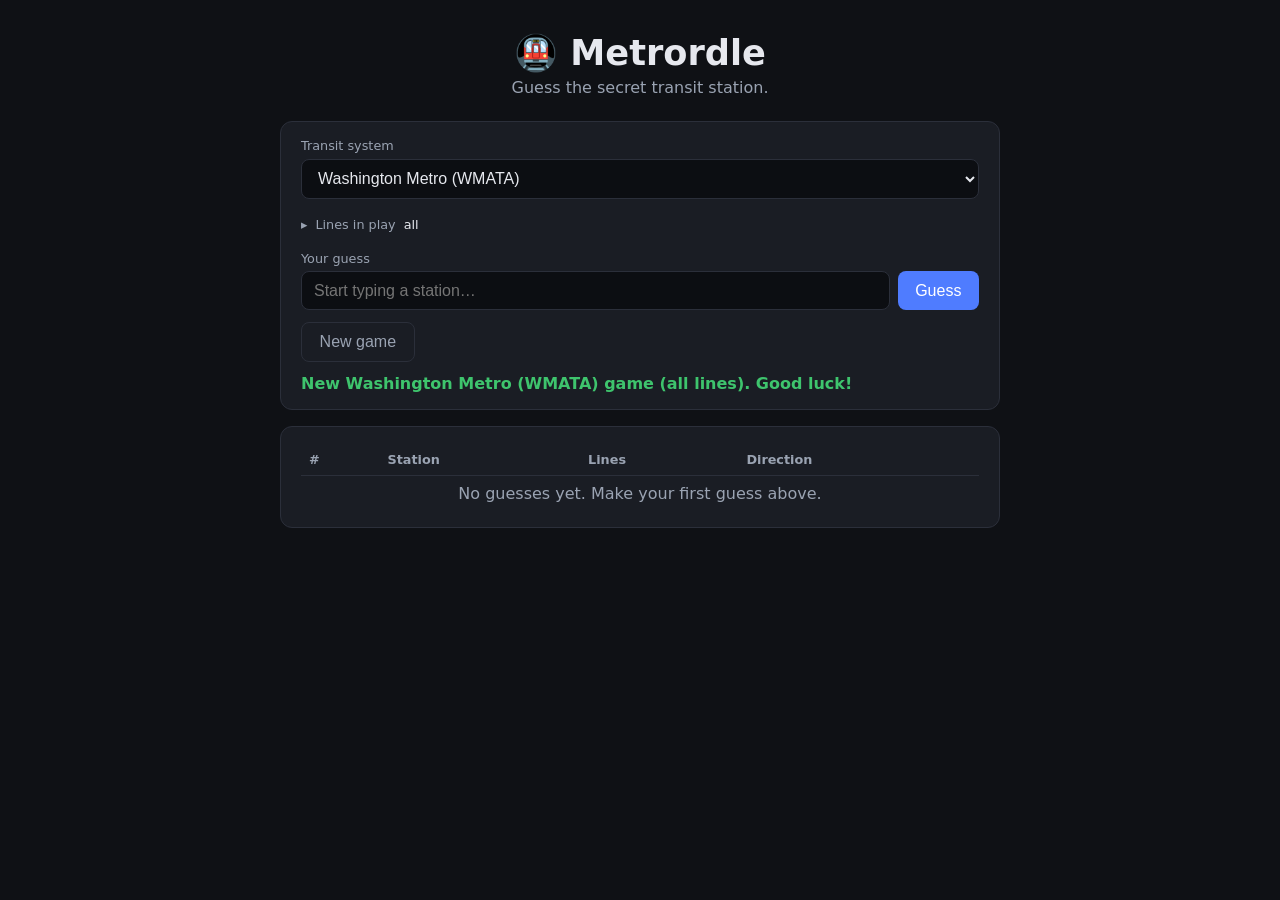
==== standalone/index.html @ f579b55b "add standalone static app" ====
<!DOCTYPE html>
<html lang="en">
<head>
  <meta charset="UTF-8" />
  <meta name="viewport" content="width=device-width, initial-scale=1.0" />
  <title>Metrordle</title>
  <link rel="icon" href="data:image/svg+xml,&lt;svg xmlns=%22http://www.w3.org/2000/svg%22 viewBox=%220 0 100 100%22&gt;&lt;text y=%22.9em%22 font-size=%2290%22&gt;🚇&lt;/text&gt;&lt;/svg&gt;" />
  <link rel="stylesheet" href="styles.css" />
</head>
<body>
  <main>
    <header>
      <h1>🚇 Metrordle</h1>
      <p class="tagline">Guess the secret transit station.</p>
    </header>

    <section class="controls">
      <label for="system">Transit system</label>
      <select id="system" class="system-select"></select>

      <details id="line-details" class="line-details">
        <summary>
          <span>Lines in play</span>
          <span id="line-summary" class="line-summary"></span>
        </summary>
        <div id="line-filter" class="line-filter"></div>
      </details>

      <label for="station">Your guess</label>
      <div class="guess-row">
        <div class="combobox" id="combobox">
          <input id="station" type="text" placeholder="Start typing a station…"
                 autocomplete="off" role="combobox" aria-autocomplete="list"
                 aria-expanded="false" aria-controls="suggestions" />
          <ul id="suggestions" class="suggestions" role="listbox" hidden></ul>
        </div>
        <button id="guess-btn">Guess</button>
      </div>
      <div class="actions">
        <button id="new-btn" class="secondary">New game</button>
      </div>
      <p id="message" class="message"></p>
    </section>

    <section class="guesses">
      <table id="guess-table">
        <thead>
          <tr>
            <th>#</th>
            <th>Station</th>
            <th>Lines</th>
            <th>Direction</th>
          </tr>
        </thead>
        <tbody id="guess-body"></tbody>
      </table>
      <p id="empty" class="empty">No guesses yet. Make your first guess above.</p>
    </section>
  </main>

  <script src="app.js"></script>
</body>
</html>
---- standalone/styles.css ----
:root {
  --bg: #0f1115;
  --panel: #1a1d24;
  --border: #2b2f3a;
  --text: #e6e8ee;
  --muted: #9aa3b2;
  --accent: #4f7cff;
  --good: #3ec46d;
  --warn: #e0b341;
  --bad: #e05f5f;
}
/* Line colors are supplied per-system by the API and applied inline. */

* { box-sizing: border-box; }

body {
  margin: 0;
  font-family: system-ui, -apple-system, Segoe UI, Roboto, sans-serif;
  background: var(--bg);
  color: var(--text);
  display: flex;
  justify-content: center;
  padding: 2rem 1rem;
}

main { width: 100%; max-width: 720px; }

header { text-align: center; margin-bottom: 1.5rem; }
h1 { margin: 0; font-size: 2.2rem; }
.tagline { color: var(--muted); margin: 0.25rem 0 0; }

.controls, .guesses, footer {
  background: var(--panel);
  border: 1px solid var(--border);
  border-radius: 12px;
  padding: 1rem 1.25rem;
  margin-bottom: 1rem;
}

label { display: block; font-size: 0.8rem; color: var(--muted); margin-bottom: 0.35rem; }

.guess-row { display: flex; gap: 0.5rem; }
input {
  width: 100%;
  background: #0c0e12;
  border: 1px solid var(--border);
  color: var(--text);
  padding: 0.6rem 0.75rem;
  border-radius: 8px;
  font-size: 1rem;
}
input:focus { outline: 2px solid var(--accent); }

.system-select {
  width: 100%;
  background: #0c0e12;
  border: 1px solid var(--border);
  color: var(--text);
  padding: 0.6rem 0.75rem;
  border-radius: 8px;
  font-size: 1rem;
  margin-bottom: 1rem;
  cursor: pointer;
}
.system-select:focus { outline: 2px solid var(--accent); }

/* Collapsible line filter */
.line-details { margin-bottom: 1rem; }
.line-details summary {
  list-style: none;
  cursor: pointer;
  display: flex;
  align-items: center;
  gap: 0.5rem;
  font-size: 0.8rem;
  color: var(--muted);
  padding: 0.15rem 0;
  user-select: none;
}
.line-details summary::-webkit-details-marker { display: none; }
.line-details summary::before {
  content: "▸";
  display: inline-block;
  transition: transform 0.15s ease;
}
.line-details[open] summary::before { transform: rotate(90deg); }
.line-summary { color: var(--text); }

/* Line filter chips */
.line-filter {
  display: flex;
  flex-wrap: wrap;
  gap: 0.4rem;
  margin: 0.6rem 0 0.25rem;
}
.line-chip {
  display: inline-flex;
  align-items: center;
  gap: 0.35rem;
  padding: 0.3rem 0.6rem 0.3rem 0.35rem;
  border: 1px solid var(--border);
  border-radius: 999px;
  background: #0c0e12;
  color: var(--text);
  font-size: 0.85rem;
  cursor: pointer;
  user-select: none;
}
.line-chip[aria-pressed="false"] { opacity: 0.4; }
.line-chip:hover { border-color: var(--accent); }

/* Custom autocomplete combobox */
.combobox { position: relative; flex: 1; }

.suggestions {
  position: absolute;
  z-index: 20;
  top: calc(100% + 4px);
  left: 0;
  right: 0;
  margin: 0;
  padding: 0.25rem;
  list-style: none;
  max-height: 280px;
  overflow-y: auto;
  background: #0c0e12;
  border: 1px solid var(--border);
  border-radius: 10px;
  box-shadow: 0 12px 28px rgba(0, 0, 0, 0.45);
}
.suggestions[hidden] { display: none; }

.suggestions li {
  display: flex;
  align-items: center;
  gap: 0.5rem;
  padding: 0.5rem 0.6rem;
  border-radius: 7px;
  cursor: pointer;
  font-size: 0.95rem;
}
.suggestions li .name { flex: 1; }
.suggestions li .dots { display: inline-flex; gap: 0.15rem; }
.suggestions li[aria-selected="true"],
.suggestions li:hover { background: rgba(79, 124, 255, 0.18); }
.suggestions li .match { color: var(--accent); font-weight: 700; }
.suggestions .no-results { color: var(--muted); cursor: default; }
.suggestions .no-results:hover { background: transparent; }

button {
  background: var(--accent);
  color: white;
  border: none;
  border-radius: 8px;
  padding: 0.6rem 1.1rem;
  font-size: 1rem;
  cursor: pointer;
}
button:hover { filter: brightness(1.1); }
button:disabled { opacity: 0.5; cursor: not-allowed; }
button.secondary { background: transparent; border: 1px solid var(--border); color: var(--muted); }

.actions { display: flex; gap: 0.5rem; margin-top: 0.75rem; }
.message { min-height: 1.2rem; margin: 0.75rem 0 0; font-weight: 600; }
.message.good { color: var(--good); }
.message.bad { color: var(--bad); }

table { width: 100%; border-collapse: collapse; }
th, td { text-align: left; padding: 0.55rem 0.5rem; border-bottom: 1px solid var(--border); }
th { color: var(--muted); font-size: 0.8rem; font-weight: 600; }
td.dir { font-weight: 700; font-size: 1.1rem; }

/* The match pill holds the line-color dots on the left, match text on the right. */
.badge .dots { display: inline-flex; gap: 0.2rem; }

.line-marker {
  display: inline-flex;
  align-items: center;
  justify-content: center;
  width: 1.2rem; height: 1.2rem;
  font-size: 0.72rem;
  font-weight: 800;
  line-height: 1;
  vertical-align: middle;
  border: 1px solid rgba(0, 0, 0, 0.35);
}
.line-marker.shape-circle { border-radius: 50%; }
.line-marker.shape-square { border-radius: 3px; }

.badge {
  display: inline-flex;
  align-items: center;
  gap: 0.5rem;
  padding: 0.4rem 0.9rem;
  border-radius: 999px;
  font-size: 0.95rem;
  font-weight: 700;
  text-transform: capitalize;
}
.badge.all { background: rgba(62,196,109,0.18); color: var(--good); }
.badge.some { background: rgba(224,179,65,0.18); color: var(--warn); }
.badge.none { background: rgba(224,95,95,0.18); color: var(--bad); }

tr.correct td { background: rgba(62,196,109,0.12); }

.empty { color: var(--muted); text-align: center; margin: 0.5rem 0; }
footer input { font-size: 0.85rem; }
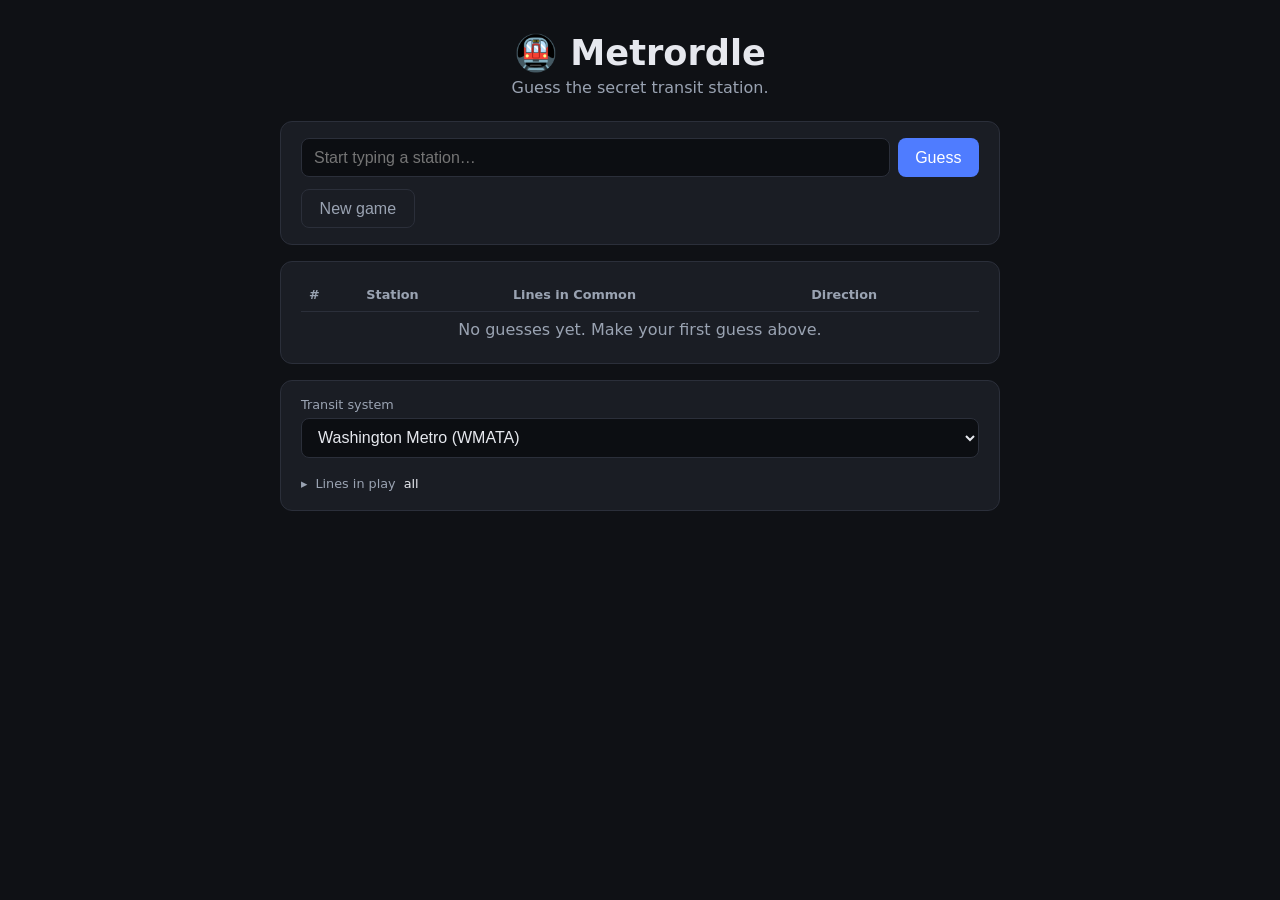
==== commit f9144a68: "sharable url including transit system" ====
--- a/standalone/index.html
+++ b/standalone/index.html
@@ -5,7 +5,7 @@
   <meta name="viewport" content="width=device-width, initial-scale=1.0" />
   <title>Metrordle</title>
   <link rel="icon" href="data:image/svg+xml,&lt;svg xmlns=%22http://www.w3.org/2000/svg%22 viewBox=%220 0 100 100%22&gt;&lt;text y=%22.9em%22 font-size=%2290%22&gt;🚇&lt;/text&gt;&lt;/svg&gt;" />
-  <link rel="stylesheet" href="styles.css" />
+  <link rel="stylesheet" href="styles.css?v=2" />
 </head>
 <body>
   <main>
@@ -15,18 +15,6 @@
     </header>
 
     <section class="controls">
-      <label for="system">Transit system</label>
-      <select id="system" class="system-select"></select>
-
-      <details id="line-details" class="line-details">
-        <summary>
-          <span>Lines in play</span>
-          <span id="line-summary" class="line-summary"></span>
-        </summary>
-        <div id="line-filter" class="line-filter"></div>
-      </details>
-
-      <label for="station">Your guess</label>
       <div class="guess-row">
         <div class="combobox" id="combobox">
           <input id="station" type="text" placeholder="Start typing a station…"
@@ -48,7 +36,7 @@
           <tr>
             <th>#</th>
             <th>Station</th>
-            <th>Lines</th>
+            <th>Lines in Common</th>
             <th>Direction</th>
           </tr>
         </thead>
@@ -56,8 +44,21 @@
       </table>
       <p id="empty" class="empty">No guesses yet. Make your first guess above.</p>
     </section>
+
+    <section class="controls settings">
+      <label for="system">Transit system</label>
+      <select id="system" class="system-select"></select>
+
+      <details id="line-details" class="line-details">
+        <summary>
+          <span>Lines in play</span>
+          <span id="line-summary" class="line-summary"></span>
+        </summary>
+        <div id="line-filter" class="line-filter"></div>
+      </details>
+    </section>
   </main>
 
-  <script src="app.js"></script>
+  <script src="app.js?v=3"></script>
 </body>
 </html>
--- a/standalone/styles.css
+++ b/standalone/styles.css
@@ -21,6 +21,7 @@
   display: flex;
   justify-content: center;
   padding: 2rem 1rem;
+  -webkit-text-size-adjust: 100%;
 }
 
 main { width: 100%; max-width: 720px; }
@@ -63,6 +64,9 @@
   cursor: pointer;
 }
 .system-select:focus { outline: 2px solid var(--accent); }
+
+/* Bottom settings panel: no trailing margin on the last control. */
+.settings .line-details { margin-bottom: 0; }
 
 /* Collapsible line filter */
 .line-details { margin-bottom: 1rem; }
@@ -162,6 +166,7 @@
 
 .actions { display: flex; gap: 0.5rem; margin-top: 0.75rem; }
 .message { min-height: 1.2rem; margin: 0.75rem 0 0; font-weight: 600; }
+.message:empty { display: none; }   /* no reserved space when there's no message */
 .message.good { color: var(--good); }
 .message.bad { color: var(--bad); }
 
@@ -205,3 +210,30 @@
 
 .empty { color: var(--muted); text-align: center; margin: 0.5rem 0; }
 footer input { font-size: 0.85rem; }
+
+/* Let long station names wrap rather than force the table wide. */
+#guess-table td:nth-child(2) { overflow-wrap: anywhere; }
+
+/* ---- Mobile ---- */
+@media (max-width: 520px) {
+  body { padding: 1rem 0.75rem; }
+  header { margin-bottom: 1rem; }
+  h1 { font-size: 1.8rem; }
+
+  .controls, .guesses { padding: 0.85rem 0.9rem; }
+
+  /* Comfortable touch targets */
+  .line-chip { padding: 0.45rem 0.7rem 0.45rem 0.5rem; font-size: 0.9rem; }
+  .guess-row button, .actions button { padding: 0.65rem 0.9rem; }
+
+  /* Tighten the 4-column results table so it fits a phone */
+  th, td { padding: 0.45rem 0.3rem; }
+  th { font-size: 0.7rem; }
+  td { font-size: 0.88rem; }
+  td.dir { font-size: 1rem; }
+  #guess-table th:first-child, #guess-table td:first-child { width: 1.2rem; }
+
+  .badge { padding: 0.3rem 0.5rem; gap: 0.35rem; font-size: 0.78rem; }
+  .badge .dots { gap: 0.15rem; }
+  .line-marker { width: 1.05rem; height: 1.05rem; font-size: 0.62rem; }
+}
